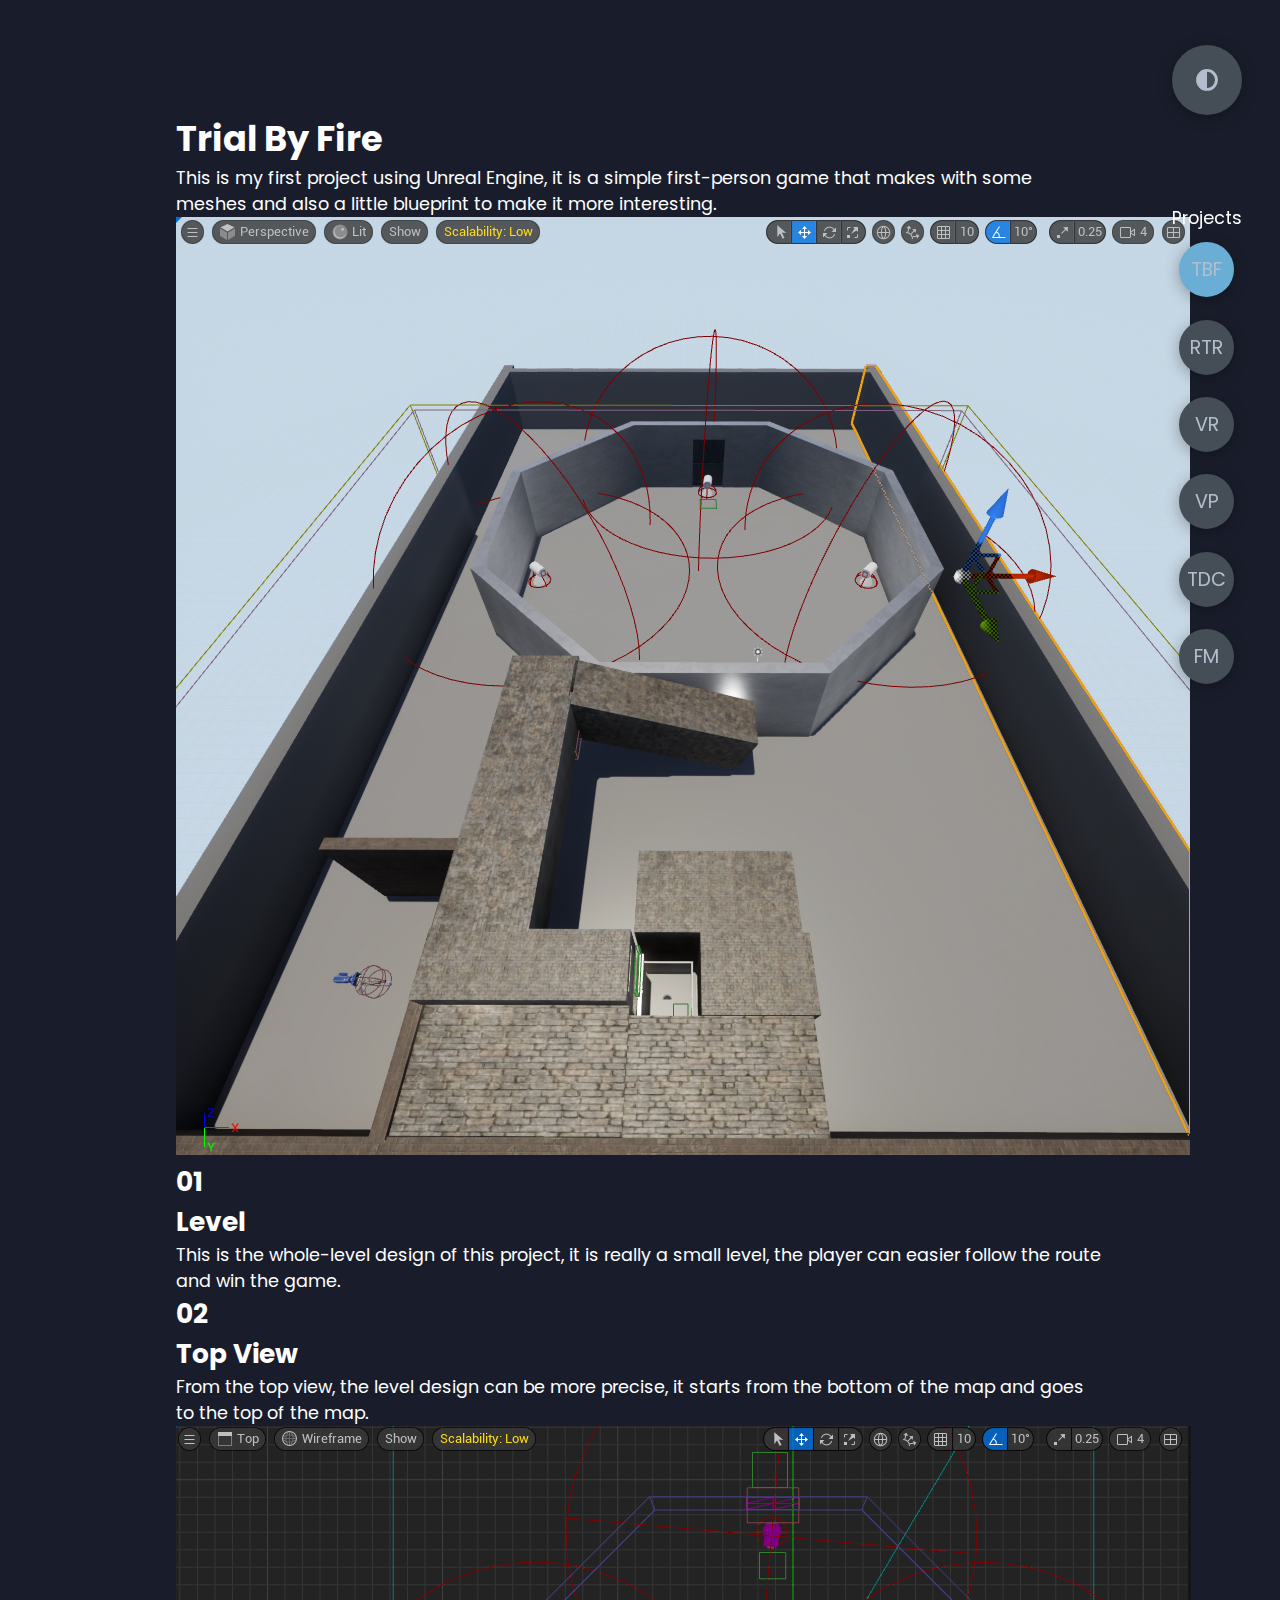
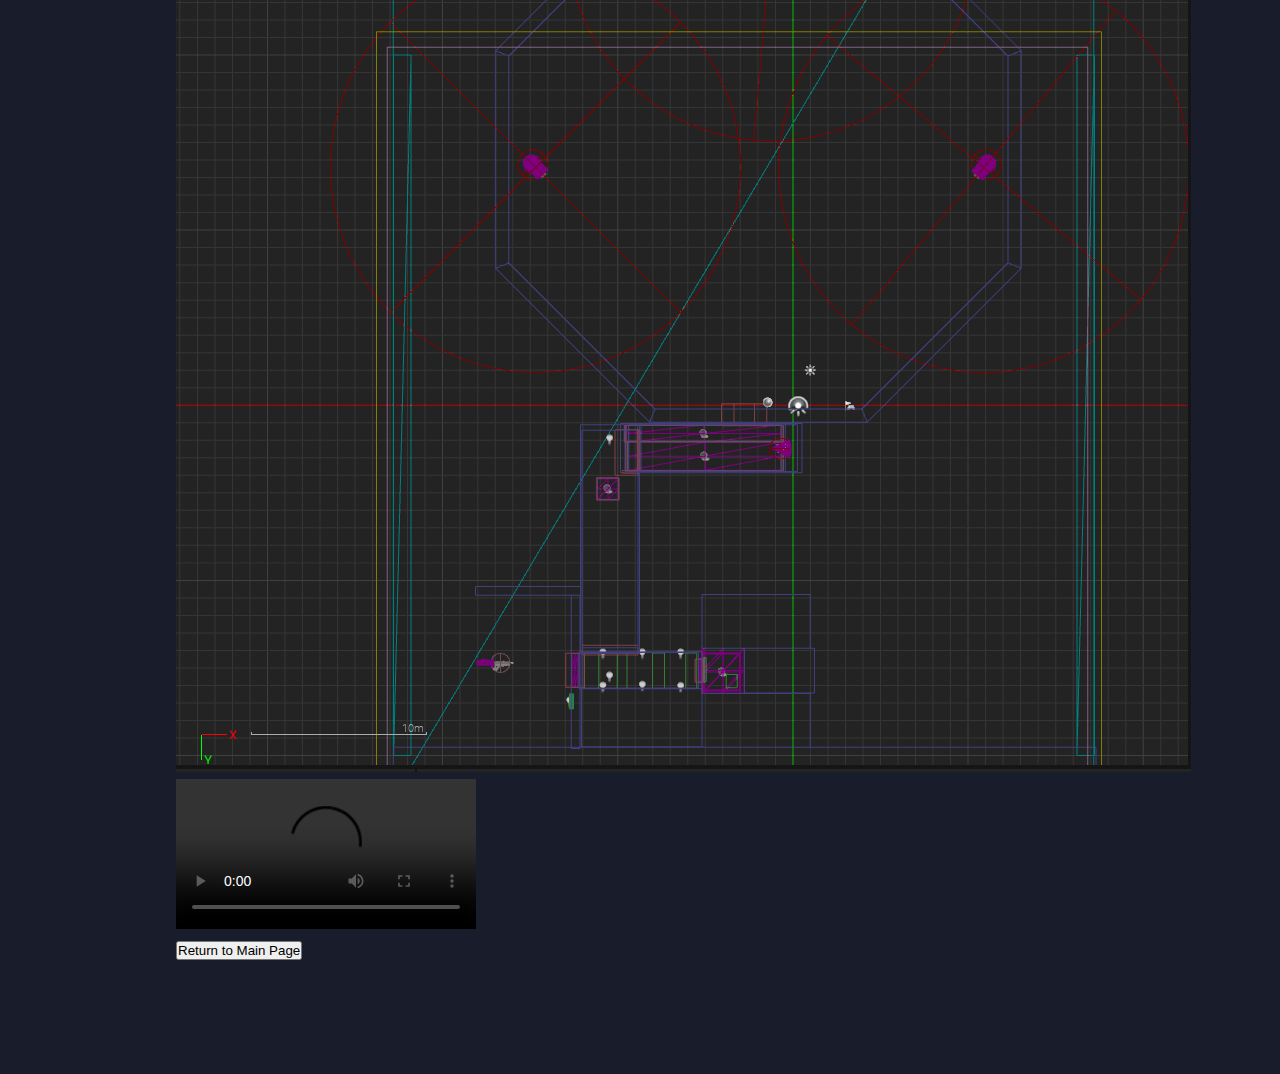
==== TrialByFire.html @ d6a3ddf7 "Commit initial files" ====
<!DOCTYPE html>
<html lang="en">
<head>
    <meta charset="UTF-8">
    <meta http-equiv="X-UA-Compatible" content="IE=edge">
    <meta name="viewport" content="width=device-width, initial-scale=1.0">
    <title>Portfolio</title>
    <link rel="stylesheet" href="styles/styles.css">
    <link rel="preconnect" href="https://fonts.googleapis.com">
    <link rel="preconnect" href="https://fonts.gstatic.com" crossorigin>
    <link rel="stylesheet" href="https://cdnjs.cloudflare.com/ajax/libs/font-awesome/5.15.4/css/all.min.css" integrity="sha512-1ycn6IcaQQ40/MKBW2W4Rhis/DbILU74C1vSrLJxCq57o941Ym01SwNsOMqvEBFlcgUa6xLiPY/NS5R+E6ztJQ==" crossorigin="anonymous" referrerpolicy="no-referrer" />
    <link href="https://fonts.googleapis.com/css2?family=Poppins:wght@400;500;600;700;800&display=swap" rel="stylesheet">
</head>
<body class="main-content">
    <section class="container TrialByFire active" id="TrialByFire">
        <div class="projects">
            <h1 class="game-title">Trial<span> By Fire</span></h1>
            <p class="intro">This is my first project using Unreal Engine, it is a simple first-person game that makes with some meshes and also a little blueprint to make it more interesting.</p>
            <div class="projects-main">
                <div class="inside">
                    <img class="projects-img" src="projects img/Trial by fire1.png" >
                    <div class="projects-explain1">
                    <h2 class="explain-number">01</h2>
                    <h2 class="explain-title">Level</h2>
                    <p class="explain-main">This is the whole-level design of this project, it is really a small level, the player can easier follow the route and win the game.</p>
                    </div>
                </div>
                <div class="inside">
                    <div class="projects-explain2">
                    <h2 class="explain-number">02</h2>
                    <h2 class="explain-title">Top View</h2>
                    <p class="explain-main">From the top view, the level design can be more precise, it starts from the bottom of the map and goes to the top of the map.</p>
                    </div>
                    <img class="projects-img" id="second" src="projects img/trial by fire2.png" >
                </div>
                <div>
                    <video controls class="video">
                        <source src="video/Trial By Fire.mp4" type="video/mp4">
                    </video>
                </div>
            </div>
            <button class="btn-hover color-9" >Return to Main Page</button>
        </div>
        
    </section>
    <section class="container ReadyToRob" id="ReadyToRob">
        <div class="projects">
            <h1 class="game-title">Ready<span> To Rob?</span></h1>
            <p class="intro">This is a third-person game that is inspired by Mario Odyssey. The player will receive a main mission for them to do, and while in the mission the player can jump around and collect coins, stars, and also weapons.</p>
            <div class="projects-main">
                <div class="inside">
                    <img class="projects-img" src="projects img/ready to rob1.png" >
                    <div class="projects-explain1">
                        <h2 class="explain-number">01</h2>
                        <h2 class="explain-title">Level</h2>
                        <p class="explain-main">This is the whole map of this project, it is a playground in a city surrounded by water, player can explore any place they want in the city.</p>
                    </div>
                </div>
                <div class="inside">
                    <div class="projects-explain2">
                        <h2 class="explain-number">02</h2>
                        <h2 class="explain-title">Missions</h2>
                        <p class="explain-main">There are missions for player to complete and they have to collect coins in order to finish the missions.</p>
                    </div>
                    <img class="projects-img" id="second" src="projects img/ready to rob3.gif" >
                </div>
                <div class="inside">
                    <img class="projects-img" src="projects img/ready to rob2.gif" >
                    <div class="projects-explain1">
                        <h2 class="explain-number">03</h2>
                        <h2 class="explain-title">Store UI</h2>
                        <p class="explain-main">This is a User interface for buying hotdogs, the player can use the money they got to buy things.</p>
                    </div>
                </div>
                <div>
                    <video controls class="video">
                        <source src="video/Ready to Rob_.mp4" type="video/mp4">
                    </video>
                </div>
            </div>
            <button class="btn-hover color-9" onclick="window.location.href='portfolio.html';">Return to Main Page</button>
        </div>
            
    </section>
    <section class="container VillageRevenger" id="VillageRevenger">
        <div class="projects">
            <h1 class="game-title">Village<span> Revenger</span></h1>
            <p class="intro">This is a third-person game made with my partner, we are inspired by different RPG combat games such as Zelda. There are different levels in the game, the player has to use their combat stills in order to get to the boss and kill it.</p>
            <div class="projects-main">
                <div class="inside">
                    <img class="projects-img" src="projects img/village revenger1.png" >
                    <div class="projects-explain1">
                        <h2 class="explain-number">01</h2>
                        <h2 class="explain-title">Entrance</h2>
                        <p class="explain-main">This is the beginning of the game which the player will start, there are stones on the ground for the player to get to the right place and do the right thing.</p>
                    </div>
                </div>
                <div class="inside">
                    <div class="projects-explain2">
                        <h2 class="explain-number">02</h2>
                        <h2 class="explain-title">Entry Level</h2>
                        <p class="explain-main">This is the entry level for the player to solve, it is a simple puzzle game, it can make the player ready to go inside the main level.</p>
                    </div>
                    <img class="projects-img" id="second" src="projects img/village revenger2.png" >
                </div>
                <div class="inside">
                    <img class="projects-img" src="projects img/village revenger3.png" >
                    <div class="projects-explain1">
                        <h2 class="explain-number">03</h2>
                        <h2 class="explain-title">Main Level</h2>
                        <p class="explain-main">This is the main level that the player can go from here in many other levels including the boss level, it has lava below to prevent the player from going too far from the main level.</p>
                    </div>
                </div>
                <div class="inside">
                    <div class="projects-explain2">
                        <h2 class="explain-number">04</h2>
                        <h2 class="explain-title">Boss Level</h2>
                        <p class="explain-main">This is where the player will fight the Kraken, the boss has different modes when its health gets lower by 50 percent it will become more robust, and the player can defeat the Kraken by attacking its tentacles.</p>
                    </div>
                    <img class="projects-img" id="second" src="projects img/village revenger4.png" >
                </div>
                <div>
                    <video controls class="video">
                        <source src="video/Village Revenger.mp4" type="video/mp4">
                    </video>
                </div>
            </div>
            <button class="btn-hover color-9" onclick="window.location.href='portfolio.html';">Return to Main Page</button>
        </div>
            
    </section>
    <section class="container VillageProtector" id="VillageProtector">
        <div class="projects">
            <h1 class="game-title">Village<span> Protector</span></h1>
            <p class="intro">This is a third-person game about a warrior trying to protect his village. There are different kinds of enemies on the road, the player should avoid getting killed by them. This project also enhanced my ability on using C++ in Unreal Engine.</p>
            <div class="projects-main">
                <div class="inside">
                    <img class= "projects-img" src="projects img/village protector (2).gif" >
                    <div class="projects-explain1">
                        <h2 class="explain-number">01</h2>
                        <h2 class="explain-title">Begin Conversation</h2>
                        <p class="explain-main">This is the conversation in which the player gets information about the game, and the player will receive $100 to buy some items for fighting the enemies.</p>
                    </div>
                </div>
                <div class="inside">
                    <div class="projects-explain2">
                    <h2 class="explain-number">02</h2>
                    <h2 class="explain-title">Pig Store</h2>
                    <p class="explain-main">This is the place where the player can buy different items, the fireball can ignore the enemy's defense and deal 30 damage to the enemy, and the armor will increase the player's defense for one round.</p>
                    </div>
                    <img class="projects-img" id="second" src="projects img/village protector (3).gif" >
                </div>
                <div class="inside">
                    <img class="projects-img" src="projects img/village protector (4).gif" >
                    <div class="projects-explain1">
                        <h2 class="explain-number">03</h2>
                        <h2 class="explain-title">Fox</h2>
                        <p class="explain-main">This is the first enemy that the player encounters, the player can choose whether they want to attack or defend, same as the enemy. Because the player has bought the armor at the store so the enemy can't deal much damage to the player.</p>
                    </div>
                </div>
                <div class="inside">
                    <div class="projects-explain2">
                    <h2 class="explain-number">04</h2>
                    <h2 class="explain-title">Eagle Store</h2>
                    <p class="explain-main">This is the second store that sells different items, the shield can block the enemy once. The player will have to buy the item for not to be defeated by the enemy.</p>
                    </div>
                    <img class="projects-img" id="second" src="projects img/village protector (5).gif" >
                </div>
                <div class="inside">
                    <img class="projects-img" src="projects img/village protector (6).gif" >
                    <div class="projects-explain1">
                        <h2 class="explain-number">05</h2>
                        <h2 class="explain-title">Wolf</h2>
                        <p class="explain-main">This is the stronger enemy, which will deal more damage to the player, the player can use the shield that they bought to block the damage from the enemy and use a fireball to ignore the enemy's defense.</p>
                    </div>
                </div>
                <div class="inside">
                    <div class="projects-explain2">
                    <h2 class="explain-number">06</h2>
                    <h2 class="explain-title">Danger Place</h2>
                    <p class="explain-main">After defeating the wolf, the player will be teleported here and the player has learned a new skill that fires a fireball, by using this the player can kill the enemy and get the key for going back to the village.</p>
                    </div>
                    <img class="projects-img" id="second" src="projects img/village protector (1).gif" >
                </div>
                <div class="inside">
                    <img class="projects-img" src="projects img/village protector code (2).png" >
                    <div class="projects-explain1">
                        <h2 class="explain-number">07</h2>
                        <h2 class="explain-title">C++</h2>
                        <p class="explain-main">This is the part that I use C++, I creatre two function in unreal engine, one for the player attack damage and one for the enemy, by declare some variable inside the function, it become more easier to use in the blueprint.</p>
                    </div>
                </div>
                <div>
                    <video controls class="video">
                        <source src="video/Village Protector.mp4" type="video/mp4">
                    </video>
                </div>
            </div>
            <button class="btn-hover color-9" onclick="window.location.href='portfolio.html';">Return to Main Page</button>
        </div>
            
    </section>
    <section class="container TheDarkCave" id="TheDarkCave">
        <div class="projects">
            <h1 class="game-title">The<span> Dark Cave</span></h1>
            <p class="intro">This is a third-person project that is mainly focused on the audio component, there are three level for the player to play, each of the level indicate to different things that a warrior required, which is skills, bravery and intelligence. The audio editing is mostly made by Audacity and Reaper.</p>
            <div class="projects-main">
                <div class="inside">
                    <img class= "projects-img" src="projects img/the dark cave (3).gif" >
                    <div class="projects-explain1">
                        <h2 class="explain-number">01</h2>
                        <h2 class="explain-title">Main Level</h2>
                        <p class="explain-main">This is the place where the player starts and also where the player can go to other maps.</p>
                    </div>
                </div>
                <div class="inside">
                    <div class="projects-explain2">
                    <h2 class="explain-number">02</h2>
                    <h2 class="explain-title">Skills Level</h2>
                    <p class="explain-main">This is a level that required the player to have character movement skills to pass the level, there are different stages for the player to play. For the ambient sound, I combined the wind sound and the birds sound to make a sky ambient. There is also some sound effect that I made, such as the piano sound.</p>
                    </div>
                    <img class="projects-img" id="skilllevel-img" src="projects img/the dark cave (2).png" >
                </div>
                <div class="audio-component">
                    <div class="audio-component-left">
                        <p>sky_ambient</p>
                        <audio controls>
                            <source src="audio/sky_ambient.wav" type="audio/wav">
                        </audio>
                        <p>piano_f</p>
                        <audio controls>
                            <source src="audio/piano_f.wav" type="audio/wav">
                        </audio>
                    </div>
                    <div class="audio-component-right">
                        <p>piano_b</p>
                        <audio controls>
                            <source src="audio/piano_b.wav" type="audio/wav">
                        </audio>
                        <p>piano_end</p>
                        <audio controls>
                            <source src="audio/piano_end.wav" type="audio/wav">
                        </audio>
                    </div>
                </div>
                <div class="inside" id="maze">
                    <div class="maze-img">
                        <img class="projects-img" src="projects img/the dark cave (3).png" >
                        <img class="projects-img" src="projects img/the dark cave (4).gif" >
                    </div>
                    <div class="projects-explain1" id="maze-explain">
                        <h2 class="explain-number">03</h2>
                        <h2 class="explain-title">Maze</h2>
                        <p class="explain-main">This is a small Maze level that required the player to be brave enough to finish it, there are zombies in the game trying to scare the player. At the end of the level, there are blocks for the player to choose, the player has to choose the right one to pass, it is the idea I get from "Squid Game".</p>
                    </div>
                </div>
                <div class="inside" id="laser">
                    <div class="projects-explain2" id="laser-explain">
                        <h2 class="explain-number">04</h2>
                        <h2 class="explain-title">Laser</h2>
                        <p class="explain-main">This is a laser level that required the player to use their brain to solve the puzzle, the player has to utilize the mirror in the room and try to match the laser to the right color.</p>
                    </div>
                    <div id="laser-img">
                        <img class="projects-img" id="second" src="projects img/the dark cave (4).png" >
                        <img class="projects-img" id="second" src="projects img/the dark cave (1).gif" >
                    </div>
                </div>
                <div class="inside">
                    <div class="audio-component-left">
                        <p>Welcome</p>
                        <audio controls>
                            <source src="audio/Welcome.mp3" type="audio/mp3">
                        </audio>
                        <p>Keep Running</p>
                        <audio controls>
                            <source src="audio/Keep Running - Copy.mp3" type="audio/mp3">
                        </audio>
                        <p>Zombies</p>
                        <audio controls>
                            <source src="audio/Zombies.mp3" type="audio/mp3">
                        </audio>
                        <p>Puzzle</p>
                        <audio controls>
                            <source src="audio/Puzzle.mp3" type="audio/mp3">
                        </audio>
                        <p>Escape</p>
                        <audio controls>
                            <source src="audio/Escape.mp3" type="audio/mp3">
                        </audio>
                    </div>
                    <div class="projects-explain1">
                        <h2 class="explain-number">05</h2>
                        <h2 class="explain-title">Dialog In Game</h2>
                        <p class="explain-main">These are the dialog in the game that I direct my friend to record for me, I have edited the sound lower the pitch of his sound in order to fit the game.</p>
                    </div>
                </div>
                <div>
                    <video controls class="video">
                        <source src="video/The Dark Cave.mp4" type="video/mp4">
                    </video>
                </div>
            </div>
            <button class="btn-hover color-9" onclick="window.location.href='portfolio.html';">Return to Main Page</button>
        </div>
            
    </section>
    <section class="container FutureMission" id="FutureMission">
        <div class="projects">
            <h1 class="game-title">Future<span> Mission</span></h1>
            <p class="intro">This is a third-person Unreal Engine project that is more focused on the blueprint, there are different stages and levels for the player to play. The game starts with accepting the mission from a person and the player will be going through various stages or levels on the map. </p>
            <div class="projects-main">
                <div class="inside">
                    <img class= "projects-img" src="projects img/future mission (6).gif">
                    <div class="projects-explain1">
                        <h2 class="explain-number">01</h2>
                        <h2 class="explain-title">Begin</h2>
                        <p class="explain-main">To start the game, the player has to meet the person to know the mission and start to solve it.</p>
                    </div>
                </div>
                <div class="inside">
                    <div class="projects-explain2">
                        <h2 class="explain-number">02</h2>
                        <h2 class="explain-title">Math Evil</h2>
                        <p class="explain-main">This is a small-level test for the player some calculations, the player has to find the correct number according to the questions on the wall.</p>
                    </div>
                    <img class="projects-img" id="second" src="projects img/future mission (7).gif" >
                </div>
                <div class="inside">
                    <img class="projects-img" src="projects img/future mission (8).gif" >
                    <div class="projects-explain1">
                        <h2 class="explain-number">03</h2>
                        <h2 class="explain-title">Time Machine</h2>
                        <p class="explain-main">This is a transition that the player is going from here to another level (future world) by entering the time machine.</p>
                    </div>
                </div>
                <div class="inside">
                    <div class="projects-explain2">
                        <h2 class="explain-number">04</h2>
                        <h2 class="explain-title">Bounce Hell</h2>
                        <p class="explain-main">This is in the future world. In their future world, there are two main levels in which the player can get the key to open the treasure. This one is the bounce hell, the player has to bounce to the platform to get the key without touching the ground.</p>
                    </div>
                    <img class="projects-img" id="second" src="projects img/future mission (9).gif" >
                </div>
                <div class="inside">
                    <img class="projects-img" src="projects img/future mission (1).gif" >
                    <div class="projects-explain1">
                        <h2 class="explain-number">05</h2>
                        <h2 class="explain-title">Mirror Maze</h2>
                        <p class="explain-main">This is the mirror maze the player is stuck in the maze that is full of mirrors, and the player has to find the location of the key and found the direction of the exit. it is harder than it thinks because it is easily getting confused in the mirror maze.</p>
                    </div>
                </div>
                <div class="inside">
                    <div class="projects-explain2">
                        <h2 class="explain-number">06</h2>
                        <h2 class="explain-title">Moving Elevator</h2>
                        <p class="explain-main">After solving two major levels, the moving elevator will appear, and the player has to look for the code that is hidden in the map, which is 98 highlighted with glowing pink.</p>
                    </div>
                    <img class="projects-img" id="second" src="projects img/future mission (2).gif" >
                </div>
                <div class="inside">
                    <img class="projects-img" src="projects img/future mission (3).gif" >
                    <div class="projects-explain1">
                        <h2 class="explain-number">07</h2>
                        <h2 class="explain-title">Password</h2>
                        <p class="explain-main">This is the place where the player has to enter the password that they see on the map to go on the mission.</p>
                    </div>
                </div>
                <div class="inside">
                    <div class="projects-explain2">
                        <h2 class="explain-number">08</h2>
                        <h2 class="explain-title">Laser Room</h2>
                        <p class="explain-main">This is a place full of lasers, the player will get killed if they touch the laser, and they have to avoid the laser and get to the checkpoint.</p>
                    </div>
                    <img class="projects-img" id="second" src="projects img/future mission (4).gif" >
                </div>
                <div class="inside">
                    <img class="projects-img" src="projects img/future mission (5).gif" >
                    <div class="projects-explain1">
                        <h2 class="explain-number">09</h2>
                        <h2 class="explain-title">Mine Road</h2>
                        <p class="explain-main">There are mines on the ground which are mentioned in different materials, also the wall beside will be pushing inside and make the road getting narrower. After this, the player will be able to open the treasure at the end by using the keys.</p>
                    </div>
                </div>
                
            </div>
            <div>
                <video controls class="video">
                    <source src="video/Future Mission.mp4" type="video/mp4">
                </video>
            </div>
            <button class="btn-hover color-9" onclick="window.location.href='portfolio.html';">Return to Main Page</button>
        </div>
            
    </section>

    <div class="controls">
        <div>Projects</div>
        <div class="control active-btn" data-id="TrialByFire" >
            <div>TBF</div>
        </div>
        <div class="control" data-id="ReadyToRob">
            <div>RTR</div>
        </div>
        <div class="control" data-id="VillageRevenger">
            <div>VR</div>
        </div>
        <div class="control" data-id="VillageProtector">
            <div>VP</div>
        </div>
        <div class="control" data-id="TheDarkCave">
            <div>TDC</div>
        </div>
        <div class="control" data-id="FutureMission">
            <div>FM</div>
        </div>
    </div>
    <div class="theme-btn">
        <i class="fas fa-adjust"></i>
    </div>
    <script src="app.js"></script>
</body>
</html>
---- styles/styles.css ----
* {
  margin: 0;
  padding: 0;
  box-sizing: border-box;
  list-style: none;
}



:root {
  --color-primary: #191d2b;
  --color-secondary: #6aaed5;
  --color-white: #FFFFFF;
  --color-black: #000;
  --color-grey0: #f8f8f8;
  --color-grey-1: #dbe1e8;
  --color-grey-2: #b2becd;
  --color-grey-3: #6c7983;
  --color-grey-4: #454e56;
  --color-grey-5: #2a2e35;
  --color-grey-6: #12181b;
  --color-btn1: #25aae1;
  --color-btn2: #4481eb;
  --color-btn3: #04befe;
  --color-btn4: #3f86ed;
  --color-btn5: rgba(65, 132, 234, 0.75);
  --color-btn6: #29323c;
  --color-btn7: #485563;
  --color-btn8: #2b5876;
  --color-btn9: #4e4376;
  --color-btn10: rgba(45, 54, 65, 0.75);
  --br-sm-2: 14px;
  --box-shadow-1: 0 3px 15px rgba(0,0,0,.3);
}

.light-mode {
  --color-primary: #FFFFFF;
  --color-secondary: #F56692;
  --color-white: #454e56;
  --color-black: #000;
  --color-grey0: #f8f8f8;
  --color-grey-1: #6c7983;
  --color-grey-2: #ffffff;
  --color-grey-3: #6c7983;
  --color-grey-4: #454e56;
  --color-grey-5: #f8f8f8;
  --color-grey-6: #12181b;
  --color-btn1: #f894b2;
  --color-btn2: #F56692;
  --color-btn3: #f689a9;
  --color-btn4: #f88fae;
  --color-btn5: rgba(234, 149, 211, 0.75);
  --color-btn6: #f9f8f9;
  --color-btn7: #f3b7f1;
  --color-btn8: #f3f4f6;
  --color-btn9: #f3d5ef;
  --color-btn10: rgba(224, 224, 224, 0.75);
}

body {
  background-color: var(--color-primary);
  font-family: "Poppins", sans-serif;
  font-size: 1.1rem;
  color: var(--color-white);
  transition: all 0.4s ease-in-out;
}

a {
  display: inline-block;
  text-decoration: none;
  color: inherit;
  font-family: inherit;
}

.myButton {
	box-shadow: 0px 10px 14px -7px #276873;
	background:linear-gradient(to bottom, #c0d685 5%, #409975 100%);
	background-color:#c0d685;
	border-radius:8px;
	display:inline-block;
	cursor:pointer;
	color:#ffffff;
	font-family:Arial;
	font-size:20px;
	font-weight:bold;
	padding:8px 22px;
	text-decoration:none;
	text-shadow:0px 1px 0px #3d768a;
}
.myButton:hover {
	background:linear-gradient(to bottom, #409975 5%, #c0d685 100%);
	background-color:#409975;
}
.myButton:active {
	position:relative;
	top:1px;
}


      

header {
  min-height: 100vh;
  color: var(--color-white);
  overflow: hidden;
  padding: 0 !important;
}

section {
  min-height: 100vh;
  width: 100%;
  position: absolute;
  left: 0;
  top: 0;
  padding: 3rem 18rem;
}

.container {
  display: none;
  transform: translateY(-100%) scale(0);
  transition: all 0.4s ease-in-out;
  background-color: var(--color-primary);
}

.active {
  display: block;
  animation: appear 1s ease-in-out;
  transform: translateY(0) scaleY(1);
}
@keyframes appear {
  0% {
    transform: translateY(-100%) scaleY(0);
  }
  100% {
    transform: translateY(0) scaleY(1);
  }
}

.controls {
  position: fixed;
  z-index: 10;
  top: 50%;
  right: 3%;
  display: flex;
  flex-direction: column;
  align-items: center;
  justify-content: center;
  transform: translateY(-50%);
}
.controls .control {
  padding: 1rem;
  cursor: pointer;
  background-color: var(--color-grey-4);
  width: 55px;
  height: 55px;
  border-radius: 50%;
  display: flex;
  justify-content: center;
  align-items: center;
  margin: 0.7rem 0;
  box-shadow: var(--box-shadow-1);
}
.controls .control i {
  font-size: 1.2rem;
  color: var(--color-grey-2);
  pointer-events: none;
}
.controls .control div {
  font-size: 1.2rem;
  color: var(--color-grey-2);
  pointer-events: none;
}
.controls .active-btn {
  background-color: var(--color-secondary);
  transition: all 0.4s ease-in-out;
}
.controls .active-btn i {
  color: var(--color-white);
}



.controls2 {
  position: fixed;
  z-index: 10;
  top: 50%;
  right: 3%;
  display: flex;
  flex-direction: column;
  align-items: center;
  justify-content: center;
  transform: translateY(-50%);
}
.controls2 .control {
  padding: 1rem;
  cursor: pointer;
  background-color: var(--color-grey-4);
  width: 55px;
  height: 55px;
  border-radius: 50%;
  display: flex;
  justify-content: center;
  align-items: center;
  margin: 0.7rem 0;
  box-shadow: var(--box-shadow-1);
}
.controls2 .control i {
  font-size: 1.2rem;
  color: var(--color-grey-2);
  pointer-events: none;
}
.controls2 .control div {
  font-size: 1.2rem;
  color: var(--color-grey-2);
  pointer-events: none;
}
.controls2 .active-btn {
  background-color: var(--color-secondary);
  transition: all 0.4s ease-in-out;
}
.controls2 .active-btn i {
  color: var(--color-white);
}

.theme-btn {
  top: 5%;
  right: 3%;
  width: 70px;
  height: 70px;
  border-radius: 50%;
  background-color: var(--color-grey-4);
  cursor: pointer;
  position: fixed;
  display: flex;
  justify-content: center;
  align-items: center;
  box-shadow: 0 3px 15px rgba(0, 0, 0, 0.3);
  transition: all 0.1s ease-in-out;
}
.theme-btn:active {
  transform: translateY(-3px);
}
.theme-btn i {
  font-size: 1.4rem;
  color: var(--color-grey-2);
  pointer-events: none;
}

/*Header-content*/
.header-content {
  display: grid;
  grid-template-columns: repeat(2, 1fr);
  min-height: 100vh;
}
.header-content .left-header {
  display: flex;
  align-items: center;
  position: relative;
}
.header-content .left-header .h-shape {
  transition: all 0.4s ease-in-out;
  width: 65%;
  height: 100%;
  background-color: var(--color-secondary);
  position: absolute;
  left: 0;
  top: 0;
  z-index: -1;
  clip-path: polygon(0 0, 46% 0, 79% 100%, 0% 100%);
}
.header-content .left-header .image {
  border-radius: var(--br-sm-2);
  height: 90%;
  width: 68%;
  margin-left: 4rem;
  background-color: var(--color-black);
  transition: all 0.4s ease-in-out;
}
.header-content .left-header .image img {
  width: 100%;
  height: 100%;
  object-fit: cover;
  transition: all 0.4s ease-in-out;
  /*filter: grayscale(100%);*/
}
.header-content .left-header .image img:hover {
  filter: grayscale(0);
}
.header-content .right-header {
  display: flex;
  flex-direction: column;
  justify-content: center;
  padding-right: 18rem;
}
.header-content .right-header .name {
  font-size: 3rem;
}
.header-content .right-header .name span {
  color: var(--color-secondary);
}
.header-content .right-header p {
  margin: 1.5rem 0;
  line-height: 2rem;
}

/*About*/
.about-container {
  display: grid;
  grid-template-columns: repeat(2, 1fr);
  padding-top: 3.5rem;
  padding-bottom: 5rem;
}
.about-container .right-about {
  display: grid;
  grid-template-columns: repeat(2, 1fr);
  grid-gap: 2rem;
}
.about-container .right-about .about-item {
  border: 1px solid var(--color-grey-5);
  border-radius: 5px;
  transition: all 0.4s ease-in-out;
  box-shadow: 1px 2px 15px rgba(0, 0, 0, 0.1);
}
.about-container .right-about .about-item:hover {
  cursor: default;
  transform: translateY(-5px);
  border: 1px solid var(--color-secondary);
  box-shadow: 1px 4px 15px rgba(0, 0, 0, 0.32);
}
.about-container .right-about .about-item .abt-text {
  padding: 1.5rem;
  display: flex;
  flex-direction: column;
}
.about-container .right-about .about-item .abt-text .large-text {
  font-size: 3rem;
  font-weight: 700;
  color: var(--color-secondary);
}
.about-container .right-about .about-item .abt-text .small-text {
  padding-left: 3rem;
  position: relative;
  text-transform: uppercase;
  font-size: 1.2rem;
  color: var(--color-grey-1);
  letter-spacing: 2px;
}
.about-container .right-about .about-item .abt-text .small-text::before {
  content: "";
  position: absolute;
  left: 0;
  top: 15px;
  width: 2rem;
  height: 2px;
  background-color: var(--color-grey-5);
}
.about-container .left-about {
  padding-right: 5rem;
}
.about-container .left-about p {
  line-height: 3.5rem;
  padding: 1rem;
  color: var(--color-grey-1);
}
.about-container .left-about h4 {
  font-size: 2rem;
  text-transform: uppercase;
}

.about-stats {
  padding-bottom: 4rem;
}
.about-stats .progress-bars {
  display: grid;
  grid-template-columns: repeat(2, 1fr);
  grid-gap: 2rem;
}
.about-stats .progress-bars .progress-bar {
  display: flex;
  flex-direction: column;
}
.about-stats .progress-bars .progress-bar .prog-title {
  text-transform: uppercase;
  font-weight: 500;
}
.about-stats .progress-bars .progress-bar .progress-con {
  display: flex;
  align-items: center;
}
.about-stats .progress-bars .progress-bar .progress-con .prog-text {
  color: var(--color-grey-2);
}
.about-stats .progress-bars .progress-bar .progress-con .progress {
  width: 100%;
  height: 0.45rem;
  background-color: var(--color-grey-4);
  margin-left: 1rem;
  position: relative;
}
.about-stats .progress-bars .progress-bar .progress-con .progress span {
  position: absolute;
  top: 0;
  left: 0;
  height: 100%;
  background-color: var(--color-secondary);
  transition: all 0.4s ease-in-out;
  width: 60%;
}
.about-stats .progress-bars .progress-bar .progress-con .progress .html {
  width: 80%;
}
.about-stats .progress-bars .progress-bar .progress-con .progress .css {
  width: 95%;
}
.about-stats .progress-bars .progress-bar .progress-con .progress .js {
  width: 75%;
}
.about-stats .progress-bars .progress-bar .progress-con .progress .react {
  width: 60%;
}
.about-stats .progress-bars .progress-bar .progress-con .progress .node {
  width: 87%;
}
.about-stats .progress-bars .progress-bar .progress-con .progress .python {
  width: 70%;
}

.stat-title {
  text-transform: uppercase;
  font-size: 1.4rem;
  text-align: center;
  padding: 3.5rem 0;
  position: relative;
}
.stat-title::before {
  content: "";
  position: absolute;
  left: 50%;
  top: 0;
  width: 40%;
  height: 1px;
  background-color: var(--color-grey-5);
  transform: translateX(-50%);
}

/*Timeline*/
.timeline {
  display: grid;
  grid-template-columns: repeat(2, 1fr);
  grid-gap: 2rem;
  padding-bottom: 3rem;
}
.timeline .timeline-item {
  position: relative;
  padding-left: 3rem;
  border-left: 1px solid var(--color-grey-5);
}
.timeline .timeline-item .tl-icon {
  position: absolute;
  left: -27px;
  top: 0;
  background-color: var(--color-secondary);
  width: 50px;
  height: 50px;
  border-radius: 50%;
  display: flex;
  align-items: center;
  justify-content: center;
}
.timeline .timeline-item .tl-icon i {
  font-size: 1.3rem;
}
.timeline .timeline-item .tl-duration {
  padding: 0.2rem 0.6rem;
  background-color: var(--color-grey-5);
  border-radius: 15px;
  display: inline-block;
  font-size: 0.8rem;
  text-transform: uppercase;
  font-weight: 500;
}
.timeline .timeline-item h5 {
  padding: 1rem 0;
  text-transform: uppercase;
  font-size: 1.3rem;
  font-weight: 600;
}
.timeline .timeline-item h5 span {
  color: var(--color-grey-2);
  font-weight: 500;
  font-size: 1.2rem;
}
.timeline .timeline-item p {
  color: var(--color-grey-2);
}

.port-text {
  padding: 2rem 0;
  text-align: center;
}

.portfolios {
  display: grid;
  grid-template-columns: repeat(3, 1fr);
  grid-gap: 2rem;
  margin-top: 3rem;
}
.portfolios .portfolio-item {
  position: relative;
  border-radius: 15px;
}
.portfolios .portfolio-item img {
  width: 100%;
  height: 300px;
  object-fit: cover;
  border-radius: 15px;
}
.portfolios .portfolio-item .hover-items {
  width: 100%;
  height: 100%;
  background-color: var(--color-secondary);
  position: absolute;
  left: 0;
  top: 0;
  border-radius: 15px;
  display: flex;
  justify-content: center;
  align-items: center;
  flex-direction: column;
  opacity: 0;
  transform: scale(0);
  transition: all 0.4s ease-in-out;
}
.portfolios .portfolio-item .hover-items h3 {
  font-size: 1.5rem;
  color: var(--color-white);
  margin-bottom: 1.5rem;
}
.portfolios .portfolio-item .hover-items .icons {
  display: flex;
  justify-content: center;
  align-items: center;
}
.portfolios .portfolio-item .hover-items .icons .icon {
  background-color: var(--color-primary);
  border-radius: 50%;
  width: 50px;
  height: 50px;
  display: flex;
  align-items: center;
  justify-content: center;
  margin: 0 1rem;
  cursor: pointer;
  transition: all 0.4s ease-in-out;
}
.portfolios .portfolio-item .hover-items .icons .icon i {
  font-size: 1.5rem;
  color: var(--color-white);
  margin: 0 1rem;
}
.portfolios .portfolio-item .hover-items .icons .icon:hover {
  background-color: var(--color-white);
}
.portfolios .portfolio-item .hover-items .icons .icon:hover i {
  color: var(--color-primary);
}

.portfolio-item:hover .hover-items {
  opacity: 1;
  transform: scale(1);
}

.blogs {
  display: grid;
  grid-template-columns: repeat(3, 1fr);
  grid-gap: 2rem;
  margin-top: 3rem;
}
.blogs .blog {
  position: relative;
  background-color: var(--color-grey-5);
  border-radius: 5px;
  box-shadow: 1px 1px 20px rgba(0, 0, 0, 0.1);
  transition: all 0.4s ease-in-out;
}
.blogs .blog:hover {
  box-shadow: 1px 1px 20px rgba(0, 0, 0, 0.3);
  transform: translateY(-5px);
  transition: all 0.4s ease-in-out;
}
.blogs .blog:hover img {
  filter: grayscale(0);
  transform: scale(1.1);
  box-shadow: 0px 4px 15px rgba(0, 0, 0, 0.8);
}
.blogs .blog img {
  width: 100%;
  height: 300px;
  object-fit: cover;
  border-top-left-radius: 5px;
  border-top-right-radius: 5px;
  filter: grayscale(100%);
  transition: all 0.4s ease-in-out;
}
.blogs .blog .blog-text {
  margin-top: -7px;
  padding: 1.1rem;
  border-top: 8px solid var(--color-secondary);
}
.blogs .blog .blog-text h4 {
  font-size: 1.5rem;
  margin-bottom: 0.7rem;
  transition: all 0.4s ease-in-out;
  cursor: pointer;
}
.blogs .blog .blog-text h4:hover {
  color: var(--color-secondary);
}
.blogs .blog .blog-text p {
  color: var(--color-grey-2);
  line-height: 2rem;
  padding-bottom: 1rem;
}

.contact-content-con {
  display: flex;
  padding-top: 3.5rem;
}
.contact-content-con .left-contact {
  flex: 2;
}
.contact-content-con .left-contact h4 {
  margin-top: 1rem;
  font-size: 2rem;
  text-transform: uppercase;
}
.contact-content-con .left-contact p {
  margin: 1rem 0;
  line-height: 2rem;
}
.contact-content-con .left-contact .contact-info .contact-item {
  display: flex;
  align-items: center;
  justify-content: space-between;
}
.contact-content-con .left-contact .contact-info .contact-item p {
  margin: 0.3rem 0 !important;
  padding: 0 !important;
}
.contact-content-con .left-contact .contact-info .contact-item .icon {
  display: grid;
  grid-template-columns: 40px 1fr;
}
.contact-content-con .left-contact .contact-info .contact-item .icon i {
  display: flex;
  align-items: center;
  font-size: 1.3rem;
}
.contact-content-con .left-contact .contact-icon {
  display: flex;
  margin-top: 2rem;
}
.contact-content-con .left-contact .contact-icon a {
  display: flex;
  align-items: center;
  color: var(--color-white);
  background-color: var(--color-grey-5);
  cursor: pointer;
  justify-content: center;
  width: 50px;
  height: 50px;
  border-radius: 50%;
  margin: 0 0.4rem;
  transition: all 0.4s ease-in-out;
}
.contact-content-con .left-contact .contact-icon a:hover {
  background-color: var(--color-secondary);
}
.contact-content-con .left-contact .contact-icon a:hover i {
  color: var(--color-primary);
}
.contact-content-con .left-contact .contact-icon a i {
  display: flex;
  align-items: center;
  justify-content: center;
  font-size: 1.3rem;
}
.contact-content-con .right-contact {
  flex: 3;
  margin-left: 3rem;
}
.contact-content-con .right-contact .input-control {
  margin: 1.5rem 0;
}
.contact-content-con .right-contact .input-control input, .contact-content-con .right-contact .input-control textarea {
  border-radius: 30px;
  font-weight: inherit;
  font-size: inherit;
  font-family: inherit;
  padding: 0.8rem 1.1rem;
  outline: none;
  border: none;
  background-color: var(--color-grey-5);
  width: 100%;
  color: var(--color-white);
  resize: none;
}
.contact-content-con .right-contact .i-c-2 {
  display: flex;
}
.contact-content-con .right-contact .i-c-2 :last-child {
  margin-left: 1.5rem;
}
.contact-content-con .right-contact .submit-btn {
  display: flex;
  justify-content: flex-start;
}

.right-contact{
  background: #04befe;
}

/*Independed components*/
.btn-con {
  display: flex;
  align-self: flex-start;
}

.main-btn {
  border-radius: 30px;
  color: inherit;
  font-weight: 600;
  position: relative;
  border: 1px solid var(--color-secondary);
  display: flex;
  align-self: flex-start;
  align-items: center;
  overflow: hidden;
}
.main-btn .btn-text {
  padding: 0 2rem;
}
.main-btn .btn-icon {
  background-color: var(--color-secondary);
  display: flex;
  align-items: center;
  justify-content: center;
  border-radius: 50%;
  padding: 1rem;
}
.main-btn::before {
  content: "";
  position: absolute;
  top: 0;
  right: 0;
  transform: translateX(100%);
  transition: all 0.4s ease-out;
  z-index: -1;
}
.main-btn:hover {
  transition: all 0.4s ease-out;
}
.main-btn:hover::before {
  width: 100%;
  height: 100%;
  background-color: var(--color-secondary);
  transform: translateX(0);
  transition: all 0.4s ease-out;
}

.main-title {
  text-align: center;
}
.main-title h2 {
  position: relative;
  text-transform: uppercase;
  font-size: 4rem;
  font-weight: 700;
}
.main-title h2 span {
  color: var(--color-secondary);
}
.main-title h2 .bg-text {
  position: absolute;
  top: 50%;
  left: 50%;
  color: var(--color-grey-5);
  transition: all 0.4s ease-in-out;
  z-index: -1;
  transform: translate(-50%, -50%);
  font-weight: 800;
  font-size: 6.3rem;
}

.about-container .left-about p {
  padding-left: 0;
}

@media screen and (max-width: 600px) {
  header {
    padding: 0 !important;
  }

  .theme-btn {
    width: 50px;
    height: 50px;
  }

  .header-content {
    grid-template-columns: repeat(1, 1fr);
    padding-bottom: 6rem;
  }

  .left-header .h-shape {
    display: none;
  }

  .right-header {
    grid-row: 1;
    padding-right: 0rem !important;
    width: 90%;
    margin: 0 auto;
  }
  .right-header .name {
    font-size: 2.5rem !important;
    text-align: center;
    padding-top: 3rem;
  }

  .header-content .left-header .image {
    margin: 0 auto;
    width: 90%;
  }

  .controls .controls2{
    top: auto;
    bottom: 0;
    flex-direction: row;
    justify-content: center;
    left: 50%;
    transform: translateX(-50%);
    width: 100%;
    background-color: var(--color-grey-5);
  }
  .controls .control .controls2{
    margin: 1rem 0.3rem;
  }

  .about-container {
    grid-template-columns: repeat(1, 1fr);
  }
  .about-container .right-about {
    grid-template-columns: repeat(1, 1fr);
    padding-top: 2.5rem;
  }
  .about-container .left-about {
    padding-right: 0;
  }
  .about-container .left-about p {
    padding-left: 0;
  }

  .timeline {
    grid-template-columns: repeat(1, 1fr);
    padding-bottom: 6rem;
  }

  .container {
    padding: 2rem 2.5rem !important;
  }

  .about-stats .progress-bars {
    grid-template-columns: repeat(1, 1fr);
  }

  .portfolios {
    grid-template-columns: repeat(1, 1fr);
    padding-bottom: 6rem;
    margin-top: 1rem;
  }

  .blogs {
    grid-template-columns: repeat(1, 1fr);
    padding-bottom: 6rem;
  }

  .contact-content-con {
    flex-direction: column;
  }
  .contact-content-con .right-contact {
    margin-left: 0;
    margin-top: 2.5rem;
  }

  .contact-content-con .right-contact .i-c-2 {
    flex-direction: column;
  }

  .contact-content-con .right-contact .i-c-2 :last-child {
    margin-left: 0;
    margin-top: 1.5rem;
  }

  .contact-content-con .right-contact {
    margin-bottom: 6rem;
  }

  .contact-item {
    flex-direction: column;
    margin: 1rem 0;
  }
  .contact-item p {
    font-size: 15px;
    color: var(--color-grey-2);
  }
  .contact-item span {
    font-size: 15px;
  }
  .contact-item .icon {
    grid-template-columns: 25px 1fr;
  }

  .main-title h2 {
    font-size: 2rem;
  }
  .main-title h2 span {
    font-size: 2.3rem;
  }
  .main-title h2 .bg-text {
    font-size: 2.3rem;
  }
}
@media screen and (max-width: 1432px) {
  .container {
    padding: 7rem 11rem;
  }

  .contact-content-con {
    flex-direction: column;
  }
  .contact-content-con .right-contact {
    margin-left: 0;
    margin-top: 2.5rem;
  }

  .contact-content-con .right-contact .i-c-2 {
    flex-direction: column;
  }

  .contact-content-con .right-contact .i-c-2 :last-child {
    margin-left: 0;
    margin-top: 1.5rem;
  }

  .contact-content-con .right-contact {
    margin-bottom: 6rem;
  }

  .main-title h2 .bg-text {
    font-size: 5.5rem;
  }
}
@media screen and (max-width: 1250px) {
  .blogs {
    grid-template-columns: repeat(2, 1fr);
    margin-top: 6rem;
  }

  .portfolios {
    grid-template-columns: repeat(2, 1fr);
  }

  .header-content .right-header {
    padding-right: 9rem;
  }
}
@media screen and (max-width: 660px) {
  .blogs {
    grid-template-columns: repeat(1, 1fr);
  }

  .portfolios {
    grid-template-columns: repeat(1, 1fr);
  }
}
@media screen and (max-width: 1070px) {
  .about-container {
    grid-template-columns: repeat(1, 1fr);
  }
  .about-container .right-about {
    padding-top: 2.5rem;
  }

  .main-title h2 {
    font-size: 4rem;
  }
  .main-title h2 span {
    font-size: 4rem;
  }
  .main-title h2 .bg-text {
    font-size: 4.5rem;
  }
}
@media screen and (max-width: 970px) {
  .container {
    padding: 7rem 6rem;
  }

  .about-container .left-about {
    padding-right: 0rem;
  }

  .header-content {
    grid-template-columns: repeat(1, 1fr);
    padding-bottom: 6rem;
  }

  .left-header .h-shape {
    display: none;
  }
  .left-header .image {
    width: 90% !important;
    margin: 0 auto !important;
  }

  .right-header {
    grid-row: 1;
    padding-right: 0rem !important;
    width: 90%;
    margin: 0 auto;
  }
  .right-header .name {
    font-size: 2.5rem !important;
    text-align: center;
    padding-top: 3rem;
  }
}
@media screen and (max-width: 700px) {
  .container {
    padding: 7rem 3rem;
  }

  .about-stats .progress-bars {
    grid-template-columns: repeat(1, 1fr);
  }

  .about-container .right-about {
    grid-template-columns: repeat(1, 1fr);
  }

  .timeline {
    grid-template-columns: repeat(1, 1fr);
  }

  .main-title h2 {
    font-size: 3rem;
  }
  .main-title h2 span {
    font-size: 3rem;
  }
  .main-title h2 .bg-text {
    font-size: 4rem;
  }
}

/*# sourceMappingURL=styles.css.map */

/*projects*/

/* .projects{
  text-align: center;
}



.game-title{
  font-size: 60px;
  margin-top: 30px;
  text-shadow: -2px 2px 1px rgb(109, 204, 236);
}

.intro{
  margin: 20px 200px;
  line-height: 40px;
  text-align: start;
}

.game-title span{
  color: var(--color-secondary);
  text-shadow: -2px 2px 1px rgb(250, 250, 250);
}

.projects-main{
  margin:30px auto;
}

.projects-img{
  margin-top: 40px;
  max-width: 600px;
  max-height: 400px;
}

.projects-explain1{
  width: 600px;
  margin-left: 80px;
  display: flex;
  flex-direction: column;
  align-items: start;
  margin-top: 40px;
}

.projects-explain2{
  width: 400px;
  margin-right: 80px;
  display: flex;
  flex-direction: column;
  align-items: start;
  margin-top: 40px;
}

.inside{
  border-top: 1px solid var(--color-white) ;
  padding-top: 30px;
  margin: 100px 100px;
  display: flex;
  justify-content: center;
  max-height: 800px;
}

.explain-main{
  text-align: start;
  line-height: 40px;
}

.explain-title{
  margin-top: 30px;
  margin-bottom: 20px;

}



.back{
  margin-top: 50px;
}

#villageprotectorbutton{
  margin-top: 100px;
}

.audio-component{
  display: flex;
  justify-content: space-around;
  margin-top: 50px;
}

.audio-component-left{
  display: flex;
  flex-direction: column;
  align-items: center;
  margin-bottom: 0;
}


.audio-component-left audio{
  margin-top: 10px;
  margin-bottom: 20px;
}

.audio-component-right{
  display: flex;
  flex-direction: column;
  align-items: center;
  margin-bottom: 0;
  margin-right: 50px;
}

.audio-component-right audio{
  margin-top: 10px;
  margin-bottom: 20px;
}

#skilllevel-img{
  margin-top: 50px;
}

#maze{
  margin-bottom: 0;
}

#maze-img{
  display: flex;
  flex-direction: column;
  border: 1px solid rgb(161, 9, 9);
}

#maze-explain{
  margin-top: 150px ;
}

#laser-explain{
  margin-top: 100px;
}

* {
  -webkit-box-sizing: border-box;
  -moz-box-sizing: border-box;
  box-sizing: border-box;
}



.btn-hover {
  width: 200px;
  font-size: 16px;
  font-weight: 600;
  color: var(--color-white);
  cursor: pointer;
  margin-top: 50px;
  margin-bottom: 30px;
  height: 55px;
  text-align:center;
  border: none;
  background-size: 300% 100%;
  
  border-radius: 50px;
  moz-transition: all .4s ease-in-out;
  -o-transition: all .4s ease-in-out;
  -webkit-transition: all .4s ease-in-out;
  transition: all .4s ease-in-out;
}

.btn-hover:hover {
  background-position: 100% 0;
  moz-transition: all .4s ease-in-out;
  -o-transition: all .4s ease-in-out;
  -webkit-transition: all .4s ease-in-out;
  transition: all .4s ease-in-out;
}

.btn-hover:focus {
  outline: none;
}

.btn-hover.color-9 {
  background-image: linear-gradient(to right, var(--color-btn1), var(--color-btn2), var(--color-btn3), var(--color-btn4));
  box-shadow: 0 4px 15px 0 var(--color-btn5);
}

.btn-hover.color-8 {
  background-image: linear-gradient(to right, var(--color-btn6), var(--color-btn7), var(--color-btn8), var(--color-btn9));
  box-shadow: 0 4px 15px 0 var(--color-btn10);
  height: 50px;
  margin-bottom: 50px;
} */
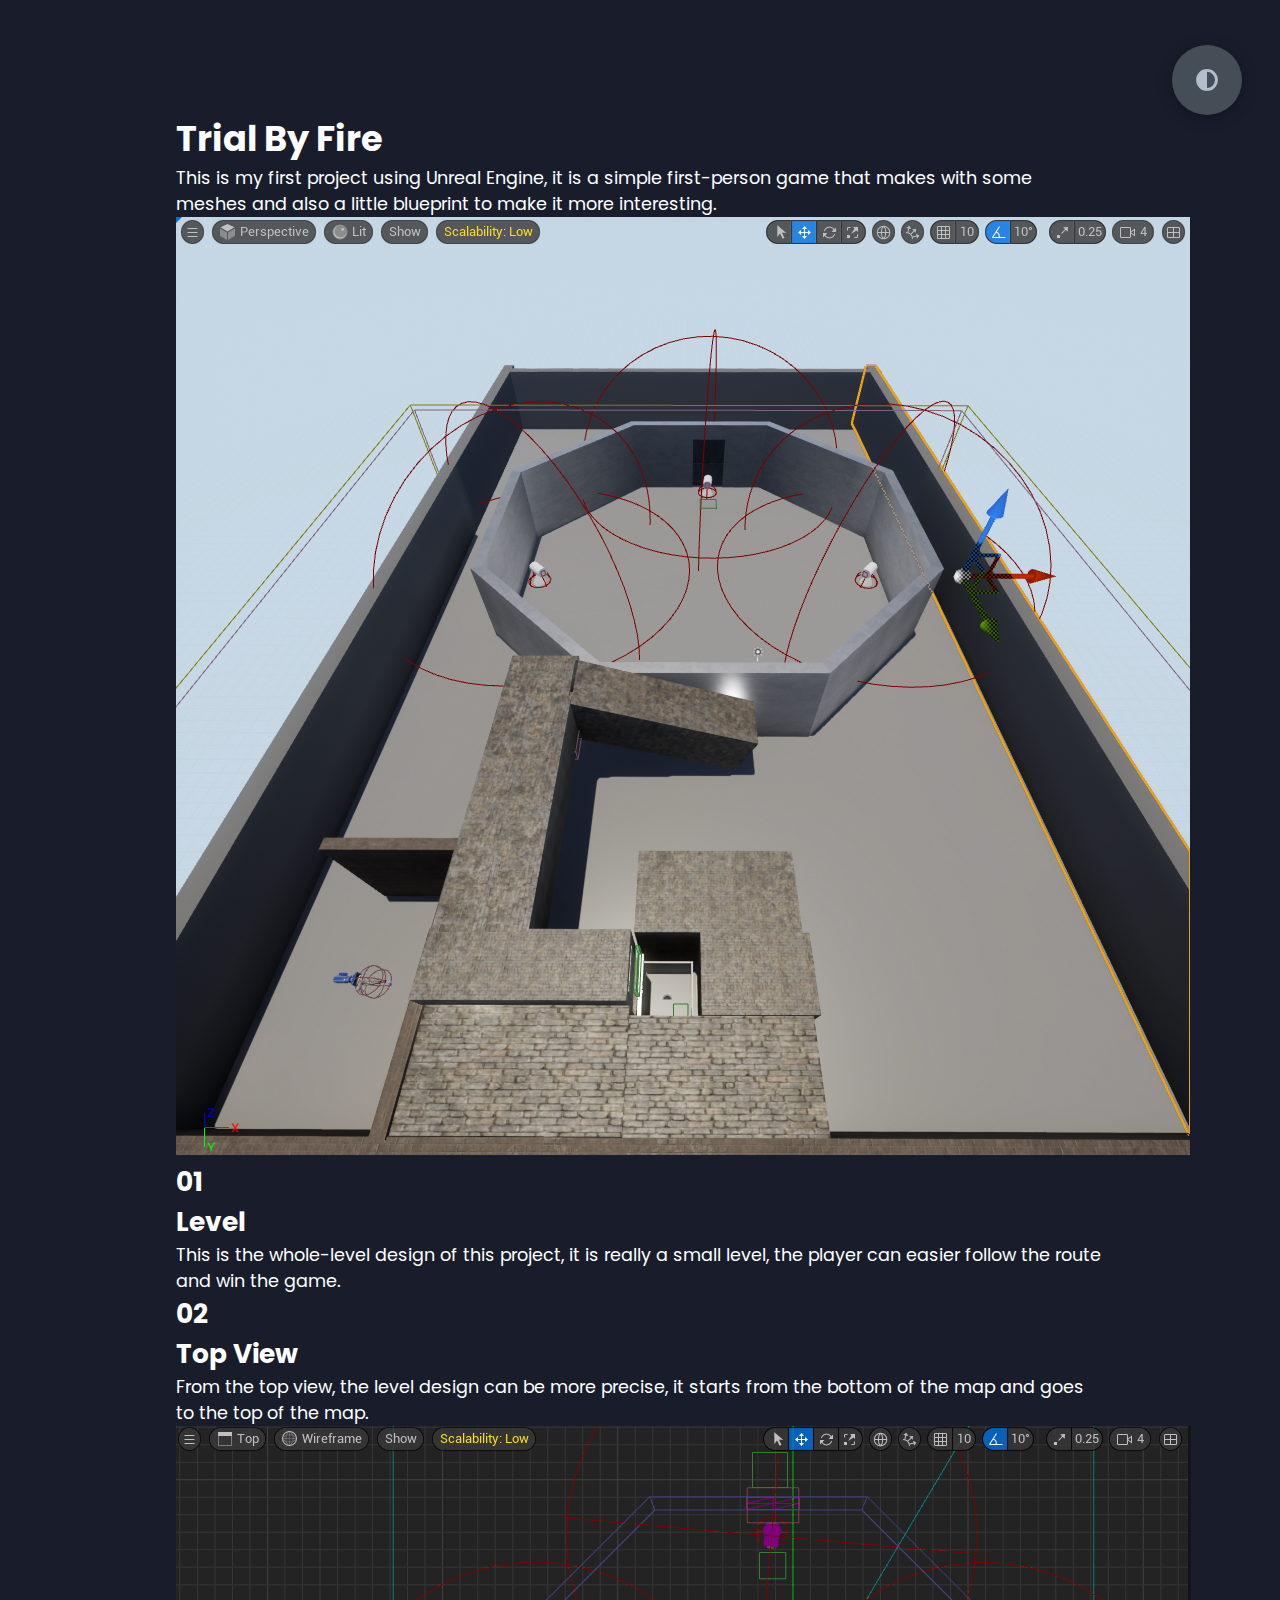
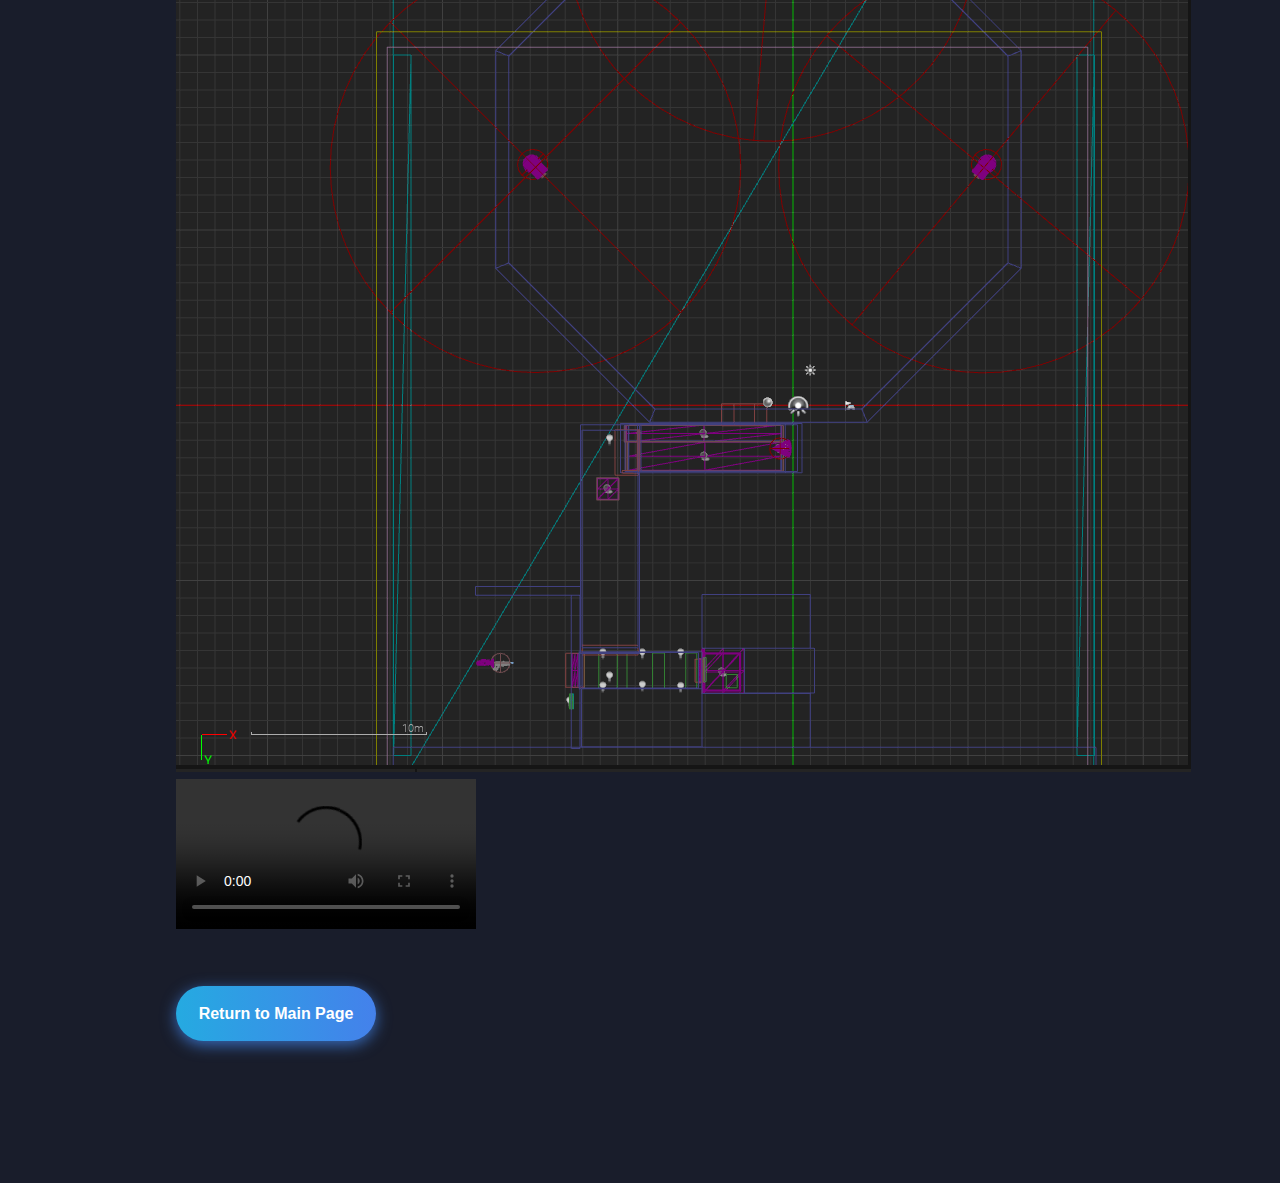
==== commit a69b32cf: "combine into one" ====
--- a/TrialByFire.html
+++ b/TrialByFire.html
@@ -393,27 +393,7 @@
             
     </section>
 
-    <div class="controls">
-        <div>Projects</div>
-        <div class="control active-btn" data-id="TrialByFire" >
-            <div>TBF</div>
-        </div>
-        <div class="control" data-id="ReadyToRob">
-            <div>RTR</div>
-        </div>
-        <div class="control" data-id="VillageRevenger">
-            <div>VR</div>
-        </div>
-        <div class="control" data-id="VillageProtector">
-            <div>VP</div>
-        </div>
-        <div class="control" data-id="TheDarkCave">
-            <div>TDC</div>
-        </div>
-        <div class="control" data-id="FutureMission">
-            <div>FM</div>
-        </div>
-    </div>
+    
     <div class="theme-btn">
         <i class="fas fa-adjust"></i>
     </div>
--- a/styles/styles.css
+++ b/styles/styles.css
@@ -180,47 +180,7 @@
 
 
 
-.controls2 {
-  position: fixed;
-  z-index: 10;
-  top: 50%;
-  right: 3%;
-  display: flex;
-  flex-direction: column;
-  align-items: center;
-  justify-content: center;
-  transform: translateY(-50%);
-}
-.controls2 .control {
-  padding: 1rem;
-  cursor: pointer;
-  background-color: var(--color-grey-4);
-  width: 55px;
-  height: 55px;
-  border-radius: 50%;
-  display: flex;
-  justify-content: center;
-  align-items: center;
-  margin: 0.7rem 0;
-  box-shadow: var(--box-shadow-1);
-}
-.controls2 .control i {
-  font-size: 1.2rem;
-  color: var(--color-grey-2);
-  pointer-events: none;
-}
-.controls2 .control div {
-  font-size: 1.2rem;
-  color: var(--color-grey-2);
-  pointer-events: none;
-}
-.controls2 .active-btn {
-  background-color: var(--color-secondary);
-  transition: all 0.4s ease-in-out;
-}
-.controls2 .active-btn i {
-  color: var(--color-white);
-}
+
 
 .theme-btn {
   top: 5%;
@@ -832,7 +792,7 @@
     width: 90%;
   }
 
-  .controls .controls2{
+  .controls{
     top: auto;
     bottom: 0;
     flex-direction: row;
@@ -842,7 +802,21 @@
     width: 100%;
     background-color: var(--color-grey-5);
   }
-  .controls .control .controls2{
+  .controls .control{
+    margin: 1rem 0.3rem;
+  }
+
+  .controls2{
+    top: auto;
+    bottom: 0;
+    flex-direction: row;
+    justify-content: center;
+    left: 50%;
+    transform: translateX(-50%);
+    width: 100%;
+    background-color: var(--color-grey-5);
+  }
+  .controls2 .control{
     margin: 1rem 0.3rem;
   }
 
@@ -1061,151 +1035,6 @@
   .main-title h2 .bg-text {
     font-size: 4rem;
   }
-}
-
-/*# sourceMappingURL=styles.css.map */
-
-/*projects*/
-
-/* .projects{
-  text-align: center;
-}
-
-
-
-.game-title{
-  font-size: 60px;
-  margin-top: 30px;
-  text-shadow: -2px 2px 1px rgb(109, 204, 236);
-}
-
-.intro{
-  margin: 20px 200px;
-  line-height: 40px;
-  text-align: start;
-}
-
-.game-title span{
-  color: var(--color-secondary);
-  text-shadow: -2px 2px 1px rgb(250, 250, 250);
-}
-
-.projects-main{
-  margin:30px auto;
-}
-
-.projects-img{
-  margin-top: 40px;
-  max-width: 600px;
-  max-height: 400px;
-}
-
-.projects-explain1{
-  width: 600px;
-  margin-left: 80px;
-  display: flex;
-  flex-direction: column;
-  align-items: start;
-  margin-top: 40px;
-}
-
-.projects-explain2{
-  width: 400px;
-  margin-right: 80px;
-  display: flex;
-  flex-direction: column;
-  align-items: start;
-  margin-top: 40px;
-}
-
-.inside{
-  border-top: 1px solid var(--color-white) ;
-  padding-top: 30px;
-  margin: 100px 100px;
-  display: flex;
-  justify-content: center;
-  max-height: 800px;
-}
-
-.explain-main{
-  text-align: start;
-  line-height: 40px;
-}
-
-.explain-title{
-  margin-top: 30px;
-  margin-bottom: 20px;
-
-}
-
-
-
-.back{
-  margin-top: 50px;
-}
-
-#villageprotectorbutton{
-  margin-top: 100px;
-}
-
-.audio-component{
-  display: flex;
-  justify-content: space-around;
-  margin-top: 50px;
-}
-
-.audio-component-left{
-  display: flex;
-  flex-direction: column;
-  align-items: center;
-  margin-bottom: 0;
-}
-
-
-.audio-component-left audio{
-  margin-top: 10px;
-  margin-bottom: 20px;
-}
-
-.audio-component-right{
-  display: flex;
-  flex-direction: column;
-  align-items: center;
-  margin-bottom: 0;
-  margin-right: 50px;
-}
-
-.audio-component-right audio{
-  margin-top: 10px;
-  margin-bottom: 20px;
-}
-
-#skilllevel-img{
-  margin-top: 50px;
-}
-
-#maze{
-  margin-bottom: 0;
-}
-
-#maze-img{
-  display: flex;
-  flex-direction: column;
-  border: 1px solid rgb(161, 9, 9);
-}
-
-#maze-explain{
-  margin-top: 150px ;
-}
-
-#laser-explain{
-  margin-top: 100px;
-}
-
-* {
-  -webkit-box-sizing: border-box;
-  -moz-box-sizing: border-box;
-  box-sizing: border-box;
 }
 
 
@@ -1230,6 +1059,7 @@
   transition: all .4s ease-in-out;
 }
 
+
 .btn-hover:hover {
   background-position: 100% 0;
   moz-transition: all .4s ease-in-out;
@@ -1252,4 +1082,4 @@
   box-shadow: 0 4px 15px 0 var(--color-btn10);
   height: 50px;
   margin-bottom: 50px;
-} */+} 